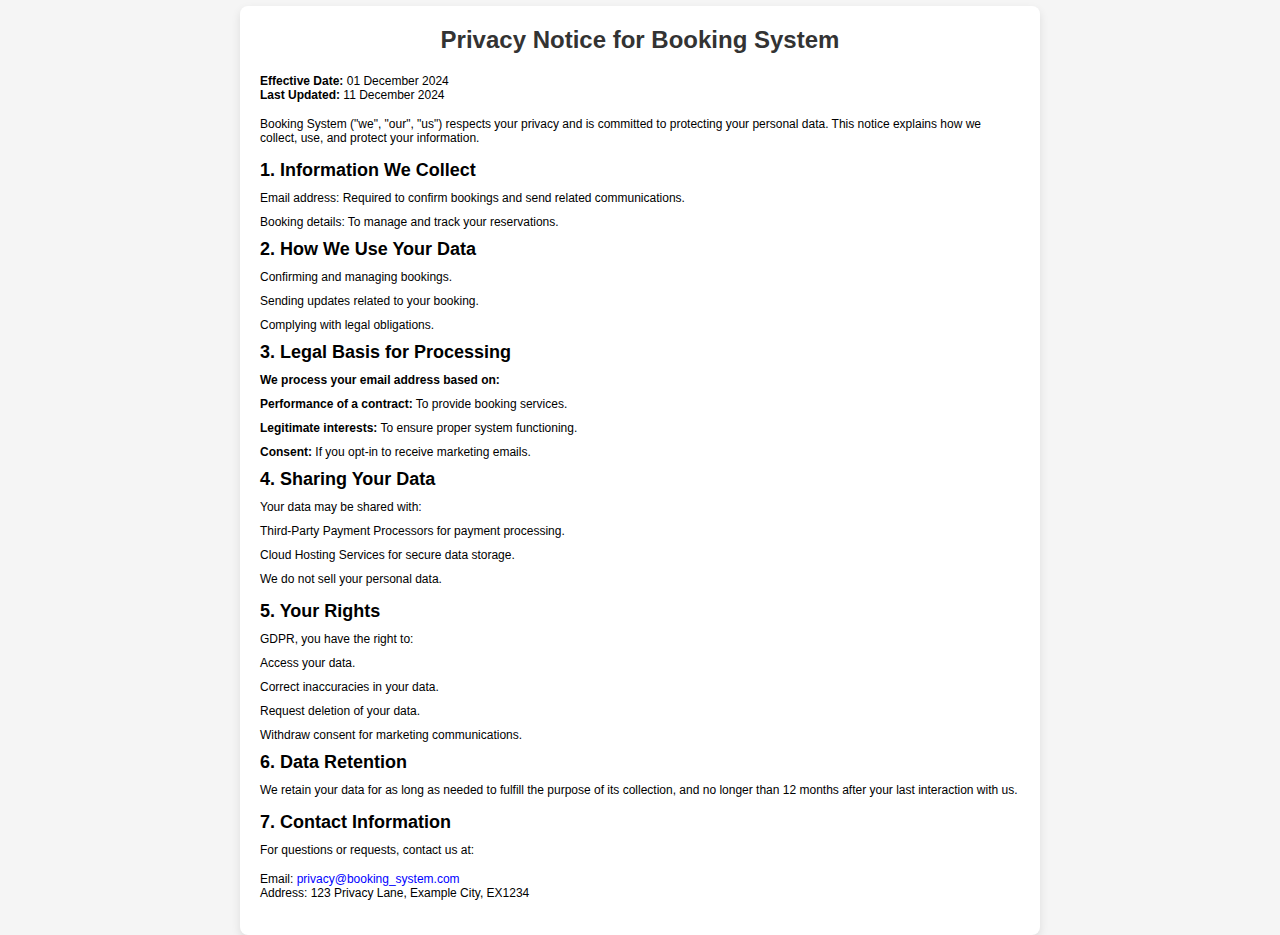
==== views/privacynotice.html @ d716d7ac "Phase4 commit" ====
<!-- Privacy Notice -->
<!DOCTYPE html>
<html lang="en">
<head>
    <meta charset="UTF-8">
    <meta name="viewport" content="width=device-width, initial-scale=1.0">
    <title>Privacy Notice</title>
    <link rel="stylesheet" href="/static/styles.css">
</head>
<body>
    <div class="terms-container">
        <h1>Privacy Notice for Booking System</h1>
        <p><strong>Effective Date:</strong> 01 December 2024<br>
        <strong>Last Updated:</strong> 11 December 2024</p>

        <p>Booking System ("we", "our", "us") respects your privacy and is committed to protecting your personal data. This notice explains how we collect, use, and protect your information.</p>

        <h2>1. Information We Collect</h2>
        <ul>
            <li>Email address: Required to confirm bookings and send related communications.</li>
            <li>Booking details: To manage and track your reservations.</li>
        </ul>

        <h2>2. How We Use Your Data</h2>
        <ul>
            <li>Confirming and managing bookings.</li>
            <li>Sending updates related to your booking.</li>
            <li>Complying with legal obligations.</li>
        </ul>

        <h2>3. Legal Basis for Processing</h2>
        <ul>
            <li><strong>We process your email address based on:</strong></li>
            <li><strong>Performance of a contract:</strong> To provide booking services.</li>
            <li><strong>Legitimate interests:</strong> To ensure proper system functioning.</li>
            <li><strong>Consent:</strong> If you opt-in to receive marketing emails.</li>
        </ul>

        <h2>4. Sharing Your Data</h2>
        <ul>
            <li>Your data may be shared with:</li> 
            <li>Third-Party Payment Processors for payment processing.</li>
            <li>Cloud Hosting Services for secure data storage.</li>
        </ul>
        <p>We do not sell your personal data.</p>

        <h2>5. Your Rights</h2>
        <ul>
            <li>GDPR, you have the right to:</li>
            <li>Access your data.</li>
            <li>Correct inaccuracies in your data.</li>
            <li>Request deletion of your data.</li>
            <li>Withdraw consent for marketing communications.</li>
        </ul>

        <h2>6. Data Retention</h2>
        <li></li>
        <p>We retain your data for as long as needed to fulfill the purpose of its collection, and no longer than 12 months after your last interaction with us.</p></li>

        <h2>7. Contact Information</h2>
        <li><p>For questions or requests, contact us at:</p></li>
        <p>Email: <a href="mailto:privacy@booking_system.com">privacy@booking_system.com</a><br>
        Address: 123 Privacy Lane, Example City, EX1234</p>
    </div>
</body>
</html>
---- static/styles.css ----
/* Global styles */
* {
  margin: 0;
  padding: 0;
  box-sizing: border-box;
  font-family: Arial, sans-serif;
}

/* Body styles */
body {
  margin: 0;
  background-color: #f5f5f5;
  display: flex;
  justify-content: center;
  align-items: center;
  height: 100vh;
  font-family: Arial, sans-serif;
}

/* Heading styles */
h1 {
  text-align: center;
  color: #333;
  margin-bottom: 20px;
}

/* Container styles */
.container {
  width: 100%;
  max-width: 400px;
  padding: 20px;
  background-color: #ffffff;
  border-radius: 8px;
  box-shadow: 0 4px 10px rgba(0, 0, 0, 0.1);
  margin: 20px auto;
}

/* Form styles */
form label {
  font-weight: bold;
  display: block;
  margin-bottom: 5px;
  color: #333;
}

form input[type="email"],
form input[type="password"],
form input[type="date"],
form input[type="text"],
form select {
  width: 100%;
  padding: 10px;
  margin-bottom: 15px;
  border: 1px solid #ddd;
  border-radius: 4px;
  background-color: #fafafa;
}

form input[type="text"]:focus,
form input[type="password"]:focus,
form input[type="date"]:focus,
form select:focus {
  border-color: #007bff;
  outline: none;
}

/* Button styles */
form button {
  width: 100%;
  padding: 10px;
  background-color: #007bff;
  border: none;
  border-radius: 4px;
  color: #fff;
  font-size: 16px;
  font-weight: bold;
  cursor: pointer;
  transition: background-color 0.3s ease;
}

form button:hover {
  background-color: #0056b3;
}

form button:active {
  background-color: #004494;
}

/* Link styles */
a {
  display: block;
  margin: 10px;
  padding: 10px;
  background-color: #4CAF50;
  color: white;
  text-decoration: none;
  border-radius: 5px;
  text-align: center;
}

a:hover {
  background-color: #45a049;
}

/* Index page styles */
.index-body {
  display: flex;
  flex-direction: column;
  align-items: center;
  justify-content: center;
  min-height: 100vh;
  background-color: #f5f5f5;
  text-align: center;
  padding: 20px;
}

.index-body h1 {
  color: #333;
}

.index-body p {
  margin-bottom: 20px;
  font-size: 18px;
  color: #555;
}

.index-body a {
  margin: 10px 0;
  width: 200px;
  font-size: 16px;
}

/* Form group styles */
.form-group {
  margin-bottom: 15px;
}

.form-group label {
  font-weight: bold;
  display: block;
  margin-bottom: 5px;
  color: #333;
}

.form-group input,
.form-group textarea {
  width: 100%;
  padding: 10px;
  margin-bottom: 5px;
  border: 1px solid #ddd;
  border-radius: 4px;
  background-color: #fafafa;
}

.form-group input:focus,
.form-group textarea:focus {
  border-color: #007bff;
  outline: none;
}

.form-group button {
  width: 100%;
  padding: 10px;
  background-color: #007bff;
  border: none;
  border-radius: 4px;
  color: #fff;
  font-size: 16px;
  font-weight: bold;
  cursor: pointer;
  transition: background-color 0.3s ease;
}

.form-group button:hover {
  background-color: #0056b3;
}

/* List styles */
ul {
  list-style: none; /* Removes bullet points */
  padding: 0; /* Removes extra padding */
  margin: 0; /* Removes extra margin */
}

li {
  margin: 10px 0; /* Adds spacing between list items */
}

/* Terms container styles */
.terms-container {
  width: 100%;
  max-width: 800px; /* Adjust width as necessary */
  margin: 20px auto;
  padding: 20px;
  background-color: #ffffff;
  border-radius: 8px;
  box-shadow: 0 4px 10px rgba(0, 0, 0, 0.1);
  text-align: left;
  font-size: 12px;
  margin-top: 50px; /* Add margin to push content down */
  list-style: none;
  margin-bottom: 10px;
}

.terms-container p {
  margin-bottom: 15px;
}

/* Link styles within terms container */
.terms-container a {
  display: inline;
  margin: 0;
  padding: 0;
  background-color: transparent;
  color: blue;
  text-decoration: none;
  font-weight: normal;
}

.terms-container a:hover {
  text-decoration: underline;
  color: #007bff;
}

.terms-container a:visited,
.terms-container a:active,
.terms-container a:focus {
  color: blue;
  text-decoration: none;
}
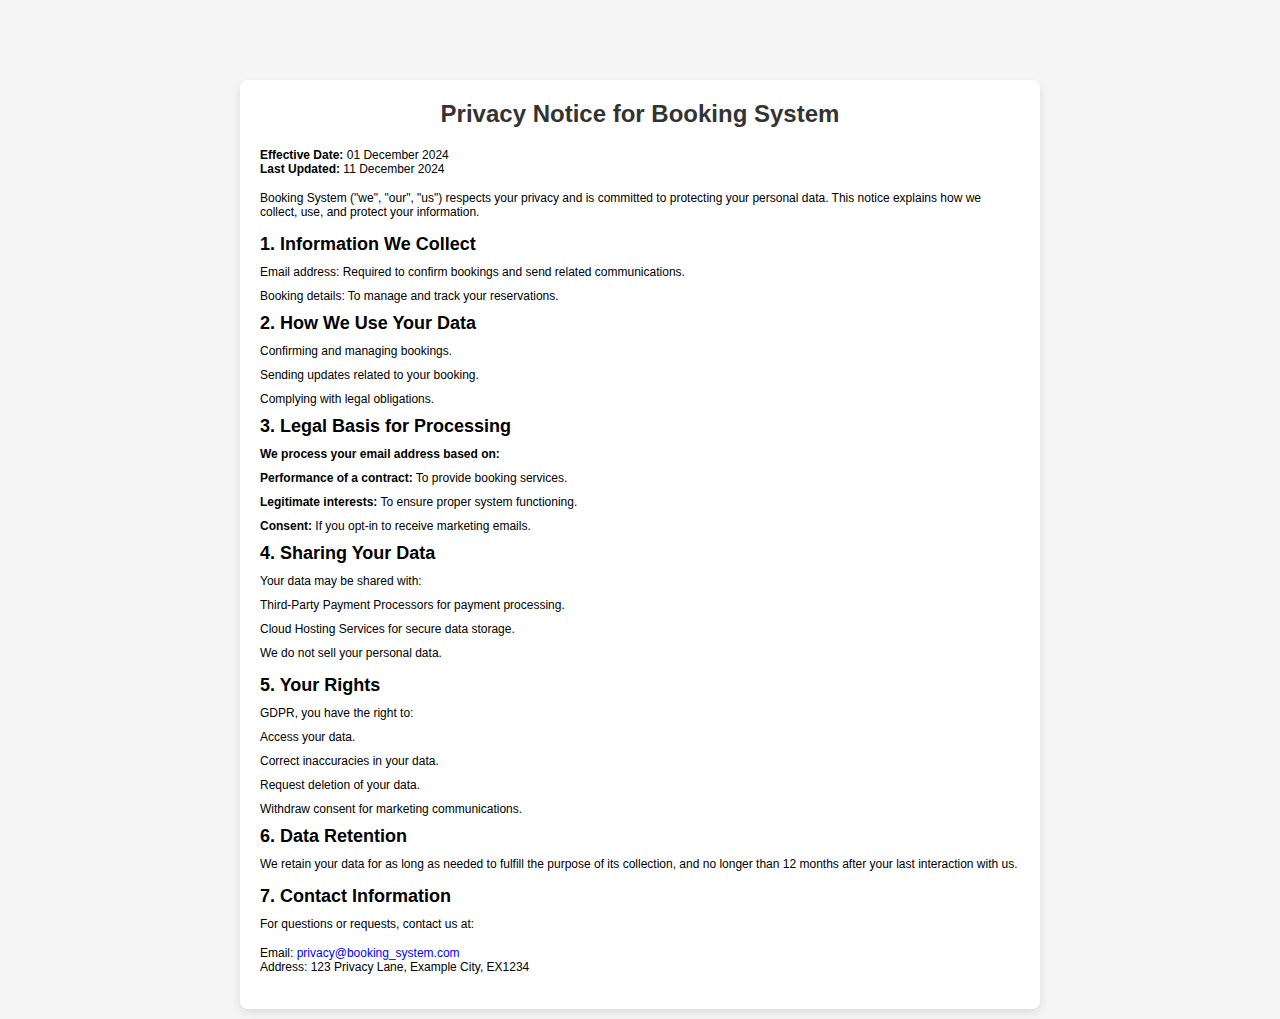
==== commit 29d24274: "Phase4.2" ====
--- a/views/privacynotice.html
+++ b/views/privacynotice.html
@@ -7,7 +7,7 @@
     <title>Privacy Notice</title>
     <link rel="stylesheet" href="/static/styles.css">
 </head>
-<body>
+<body class="privacy-page">
     <div class="terms-container">
         <h1>Privacy Notice for Booking System</h1>
         <p><strong>Effective Date:</strong> 01 December 2024<br>
--- a/static/styles.css
+++ b/static/styles.css
@@ -15,6 +15,7 @@
   align-items: center;
   height: 100vh;
   font-family: Arial, sans-serif;
+  
 }
 
 /* Heading styles */
@@ -33,6 +34,7 @@
   border-radius: 8px;
   box-shadow: 0 4px 10px rgba(0, 0, 0, 0.1);
   margin: 20px auto;
+  text-align: center;
 }
 
 /* Form styles */
@@ -197,10 +199,18 @@
   box-shadow: 0 4px 10px rgba(0, 0, 0, 0.1);
   text-align: left;
   font-size: 12px;
-  margin-top: 50px; /* Add margin to push content down */
+  margin-top: 80px; /* Add margin to push content down */
   list-style: none;
   margin-bottom: 10px;
 }
+
+/* Override body styles for the privacy page */
+body.privacy-page {
+  display: block; /* Remove flex layout */
+  height: auto; /* Allow the body to take the full height of the content */
+  margin: 0;
+}
+
 
 .terms-container p {
   margin-bottom: 15px;
@@ -229,3 +239,62 @@
   text-decoration: none;
 }
 
+/* Add this to /static/styles.css */
+table td {
+  padding: 5px;
+  font-size: 12px;
+}
+
+table {
+  border-collapse: separate; /* Ensures border-radius works properly */
+  border-spacing: 0; /* Avoids gaps between cells */
+  border-radius: 10px; /* Adjust value as needed for rounding */
+  overflow: hidden; /* Ensures content respects border-radius */
+}
+
+table th {
+  padding: 5px;
+  font-size: 14px;
+}
+
+.checkbox-container {
+  padding: 10px;
+  font-size: 14px;
+  list-style: none;
+  margin-bottom: 10px;
+}
+
+/* Link styles within terms container */
+.checkbox-container a {
+  display: inline;
+  margin: 0;
+  padding: 0;
+  background-color: transparent;
+  color: blue;
+  text-decoration: none;
+  font-weight: normal;
+}
+
+.checkbox-container a:hover {
+  text-decoration: underline;
+  color: #007bff;
+}
+
+.checkbox-container a:visited,
+.checkbox-container a:active,
+.checkbox-container a:focus {
+  color: blue;
+  text-decoration: none;
+}
+
+/* Account info style */
+.account-info {
+  width: 100%;
+  max-width: 400px;
+  padding: 20px;
+  background-color: #ffffff;
+  border-radius: 8px;
+  box-shadow: 0 4px 10px rgba(0, 0, 0, 0.1);
+  margin: 20px auto;
+  
+}
